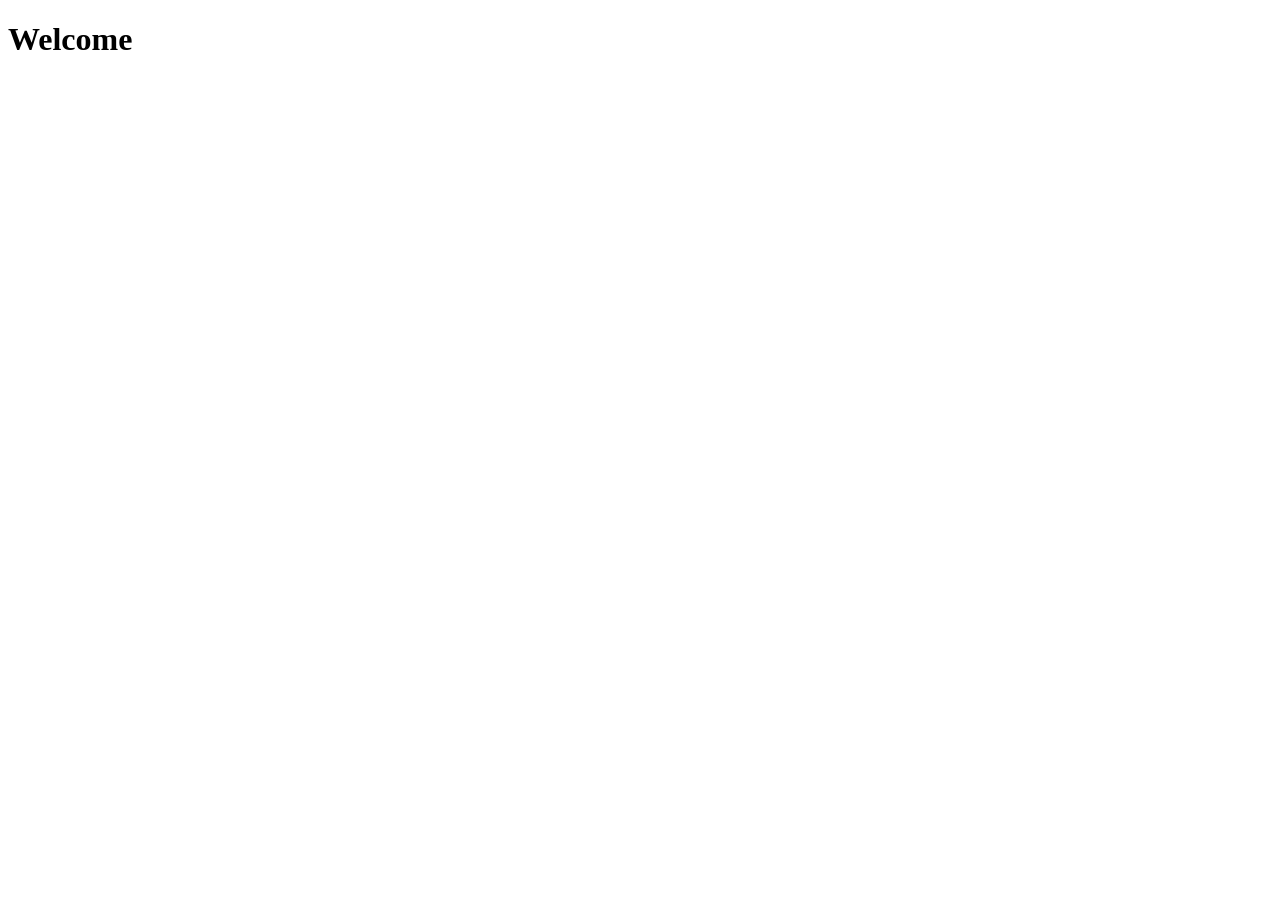
==== dashboard.html @ cc49a1b0 "Add files via upload" ====
<!DOCTYPE html>
<html lang="en">
<head>
    <meta charset="UTF-8">
    <meta name="viewport" content="width=device-width, initial-scale=1.0">
    <title>Document</title>
</head>
<body>
    <h1>Welcome</h1>
</body>
</html>
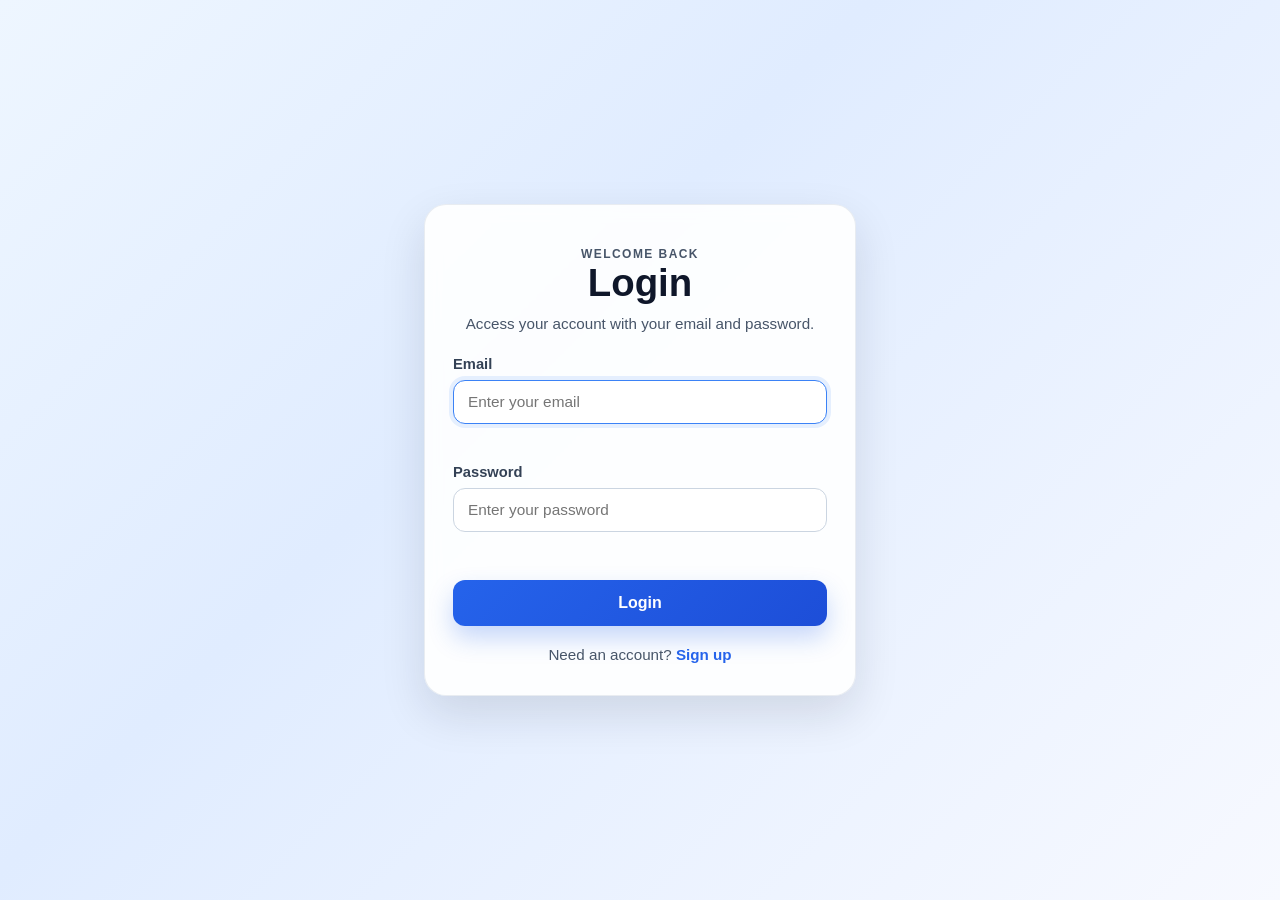
==== commit 77b18ebd: "login, signup with local storage" ====
--- a/dashboard.html
+++ b/dashboard.html
@@ -1,11 +1,48 @@
 <!DOCTYPE html>
 <html lang="en">
+
 <head>
     <meta charset="UTF-8">
     <meta name="viewport" content="width=device-width, initial-scale=1.0">
-    <title>Document</title>
+    <title>Dashboard</title>
+    <link rel="stylesheet" href="style.css">
 </head>
-<body>
-    <h1>Welcome</h1>
+
+<body class="dashboard-page">
+    <div class="page-shell">
+        <div class="dashboard-card">
+            <div class="card-header">
+                <p class="eyebrow">Profile</p>
+                <h1>Welcome, <span id="name">User</span></h1>
+            </div>
+
+            <div class="profile-grid">
+                <div class="profile-item">
+                    <span class="label">Email</span>
+                    <strong id="email">-</strong>
+                </div>
+
+                <div class="profile-item">
+                    <span class="label">Age</span>
+                    <strong id="age">-</strong>
+                </div>
+
+                <div class="profile-item">
+                    <span class="label">Country</span>
+                    <strong id="country">-</strong>
+                </div>
+
+                <div class="profile-item">
+                    <span class="label">Date of birth</span>
+                    <strong id="dob">-</strong>
+                </div>
+            </div>
+
+            <a href="login.html" class="secondary-btn">Logout</a>
+        </div>
+    </div>
+
+    <script src="dashboard.js"></script>
 </body>
+
 </html>
--- a/style.css
+++ b/style.css
@@ -0,0 +1,204 @@
+* {
+    box-sizing: border-box;
+}
+
+body {
+    margin: 0;
+    min-height: 100vh;
+    display: grid;
+    place-items: center;
+    font-family: Arial, Helvetica, sans-serif;
+    color: #0f172a;
+}
+
+body.auth-page {
+    background: linear-gradient(135deg, #eef4ff, #dfe9ff 30%, #f6f8ff);
+}
+
+body.login-page {
+    background: linear-gradient(135deg, #eef6ff, #e0ecff 40%, #f7f9ff);
+}
+
+body.dashboard-page {
+    background: linear-gradient(135deg, #f8fafc, #e2e8f0 45%, #dbeafe);
+}
+
+.page-shell {
+    width: min(100%, 480px);
+    padding: 24px;
+}
+
+.auth-card {
+    background: rgba(255, 255, 255, 0.9);
+    border: 1px solid rgba(148, 163, 184, 0.2);
+    border-radius: 22px;
+    box-shadow: 0 18px 45px rgba(15, 23, 42, 0.12);
+    padding: 32px 28px;
+    backdrop-filter: blur(8px);
+}
+
+.card-header {
+    text-align: center;
+    margin-bottom: 24px;
+}
+
+.eyebrow {
+    margin: 0 0 10px;
+    color: #2563eb;
+    text-transform: uppercase;
+    letter-spacing: 0.12em;
+    font-size: 12px;
+    font-weight: 700;
+}
+
+h1 {
+    margin: 0;
+    font-size: clamp(2rem, 3vw, 2.7rem);
+    color: #0f172a;
+}
+
+.card-header p:last-child {
+    margin: 10px 0 0;
+    color: #475569;
+    font-size: 0.95rem;
+}
+
+.card-header p {
+    margin: 10px 0 0;
+    color: #475569;
+}
+
+form {
+    display: flex;
+    flex-direction: column;
+    gap: 16px;
+}
+
+.input-group {
+    display: flex;
+    flex-direction: column;
+    gap: 8px;
+}
+
+label {
+    font-size: 0.92rem;
+    font-weight: 600;
+    color: #334155;
+}
+
+input,
+select {
+    width: 100%;
+    padding: 12px 14px;
+    border: 1px solid #cbd5e1;
+    border-radius: 12px;
+    font-size: 0.96rem;
+    background: #fff;
+    color: #0f172a;
+    transition: border-color 0.2s ease, box-shadow 0.2s ease;
+}
+
+input:focus,
+select:focus {
+    border-color: #3b82f6;
+    box-shadow: 0 0 0 4px rgba(59, 130, 246, 0.12);
+    outline: none;
+}
+
+.error-text {
+    min-height: 18px;
+    color: #dc2626;
+    font-size: 0.8rem;
+    margin-top: -2px;
+}
+
+.primary-btn {
+    margin-top: 8px;
+    border: none;
+    border-radius: 12px;
+    padding: 14px 18px;
+    background: linear-gradient(135deg, #2563eb, #1d4ed8);
+    color: #fff;
+    font-size: 1rem;
+    font-weight: 700;
+    cursor: pointer;
+    box-shadow: 0 12px 24px rgba(37, 99, 235, 0.25);
+    transition: transform 0.2s ease;
+}
+
+.primary-btn:hover {
+    transform: translateY(-1px);
+}
+
+.switch-link {
+    margin: 20px 0 0;
+    text-align: center;
+    color: #475569;
+    font-size: 0.95rem;
+}
+
+.switch-link a {
+    color: #2563eb;
+    text-decoration: none;
+    font-weight: 700;
+}
+
+.dashboard-page .page-shell {
+    width: min(100%, 700px);
+}
+
+.dashboard-card {
+    background: rgba(255, 255, 255, 0.92);
+    border-radius: 24px;
+    box-shadow: 0 22px 50px rgba(15, 23, 42, 0.12);
+    border: 1px solid rgba(148, 163, 184, 0.18);
+    padding: 32px 28px;
+}
+
+.dashboard-page .card-header {
+    border-bottom: 1px solid #e2e8f0;
+    padding-bottom: 18px;
+    margin-bottom: 20px;
+    text-align: left;
+}
+
+.profile-grid {
+    display: grid;
+    grid-template-columns: repeat(auto-fit, minmax(220px, 1fr));
+    gap: 18px;
+}
+
+.profile-item {
+    background: #f8fafc;
+    border: 1px solid #e2e8f0;
+    border-radius: 16px;
+    padding: 18px 16px;
+}
+
+.label {
+    display: block;
+    font-size: 0.8rem;
+    text-transform: uppercase;
+    letter-spacing: 0.08em;
+    color: #64748b;
+    margin-bottom: 8px;
+    font-weight: 700;
+}
+
+.profile-item strong {
+    display: block;
+    font-size: 1.05rem;
+    color: #0f172a;
+    word-break: break-word;
+}
+
+.secondary-btn {
+    display: inline-block;
+    margin-top: 26px;
+    text-decoration: none;
+    background: linear-gradient(135deg, #1f2937, #334155);
+    color: #fff;
+    border-radius: 12px;
+    padding: 12px 18px;
+    font-weight: 700;
+}
